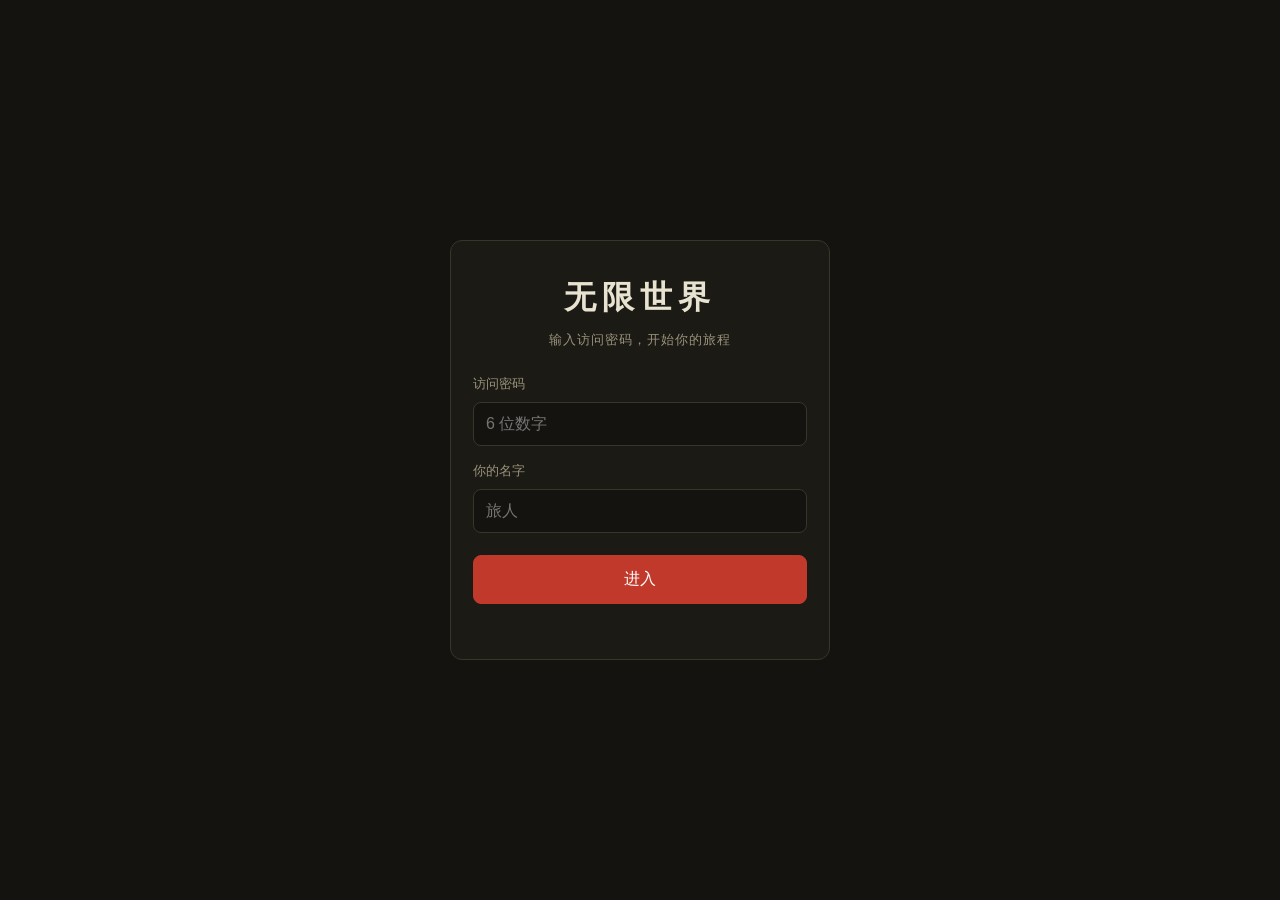
==== public/login.html @ 84a5c068 "Multiplayer 1/3: access password login for tunnel guests Co-Authored-By: Claude Opus 5.5 <noreply@an" ====
<!doctype html>
<html lang="zh-CN">
<head>
<meta charset="utf-8">
<meta name="viewport" content="width=device-width, initial-scale=1, viewport-fit=cover">
<title>无限世界 · 进入</title>
<style>
:root{
  --bg:#14130f; --bg-2:#1b1a14; --panel:#201e17; --ink:#e8e2d0;
  --muted:#9a927c; --line:#3a352a; --accent:#c0392b; --accent-2:#e0543f;
  --serif:"Songti SC","Noto Serif SC","Source Han Serif SC","STSong",serif;
  --sans:-apple-system,BlinkMacSystemFont,"PingFang SC","Microsoft YaHei",sans-serif;
}
*{box-sizing:border-box}
html,body{margin:0;padding:0;min-height:100%}
body{background:var(--bg);color:var(--ink);font-family:var(--serif);font-size:16px;line-height:1.75;
  -webkit-font-smoothing:antialiased;display:flex;align-items:center;justify-content:center;
  min-height:100vh;padding:20px}
.card{width:100%;max-width:380px;background:var(--bg-2);border:1px solid var(--line);
  border-radius:12px;padding:28px 22px}
h1{text-align:center;font-size:32px;letter-spacing:6px;margin:0 0 4px;font-weight:600;color:var(--ink)}
.sub{text-align:center;color:var(--muted);font-family:var(--sans);font-size:13px;margin:0 0 22px;letter-spacing:1px}
label{display:block;font-family:var(--sans);font-size:13px;color:var(--muted);margin:14px 0 6px}
input{width:100%;background:var(--bg);color:var(--ink);border:1px solid var(--line);
  border-radius:8px;padding:12px;font-family:var(--sans);font-size:16px;outline:none}
input:focus{border-color:var(--accent)}
button{width:100%;margin-top:22px;background:var(--accent);border:1px solid var(--accent);
  color:#fff;border-radius:8px;padding:13px;font-family:var(--sans);font-size:16px;cursor:pointer}
button:hover:not(:disabled){background:var(--accent-2);border-color:var(--accent-2)}
button:disabled{opacity:.5;cursor:not-allowed}
.error{color:var(--accent-2);font-family:var(--sans);font-size:13px;margin-top:12px;
  min-height:1.2em;text-align:center}
</style>
</head>
<body>
<div class="card">
  <h1>无限世界</h1>
  <p class="sub">输入访问密码，开始你的旅程</p>
  <form id="form" autocomplete="off">
    <label for="password">访问密码</label>
    <input id="password" type="password" inputmode="numeric" autocomplete="off" placeholder="6 位数字">
    <label for="name">你的名字</label>
    <input id="name" type="text" maxlength="12" autocomplete="off" placeholder="旅人">
    <button id="btn" type="submit">进入</button>
    <div id="error" class="error"></div>
  </form>
</div>
<script>
(function () {
  'use strict';
  var form = document.getElementById('form');
  var pwd = document.getElementById('password');
  var nameInput = document.getElementById('name');
  var btn = document.getElementById('btn');
  var err = document.getElementById('error');
  form.addEventListener('submit', async function (e) {
    e.preventDefault();
    err.textContent = '';
    btn.disabled = true;
    try {
      var res = await fetch('/api/login', {
        method: 'POST',
        headers: { 'Content-Type': 'application/json' },
        body: JSON.stringify({ password: pwd.value, name: nameInput.value }),
      });
      var text = await res.text();
      var data = null;
      try { data = JSON.parse(text); } catch (_) { data = {}; }
      if (res.ok && data.ok) {
        location.href = '/';
        return;
      }
      err.textContent = (data && data.error) || ('进入失败（' + res.status + '）');
    } catch (_) {
      err.textContent = '网络错误，请重试';
    } finally {
      btn.disabled = false;
    }
  });
})();
</script>
</body>
</html>
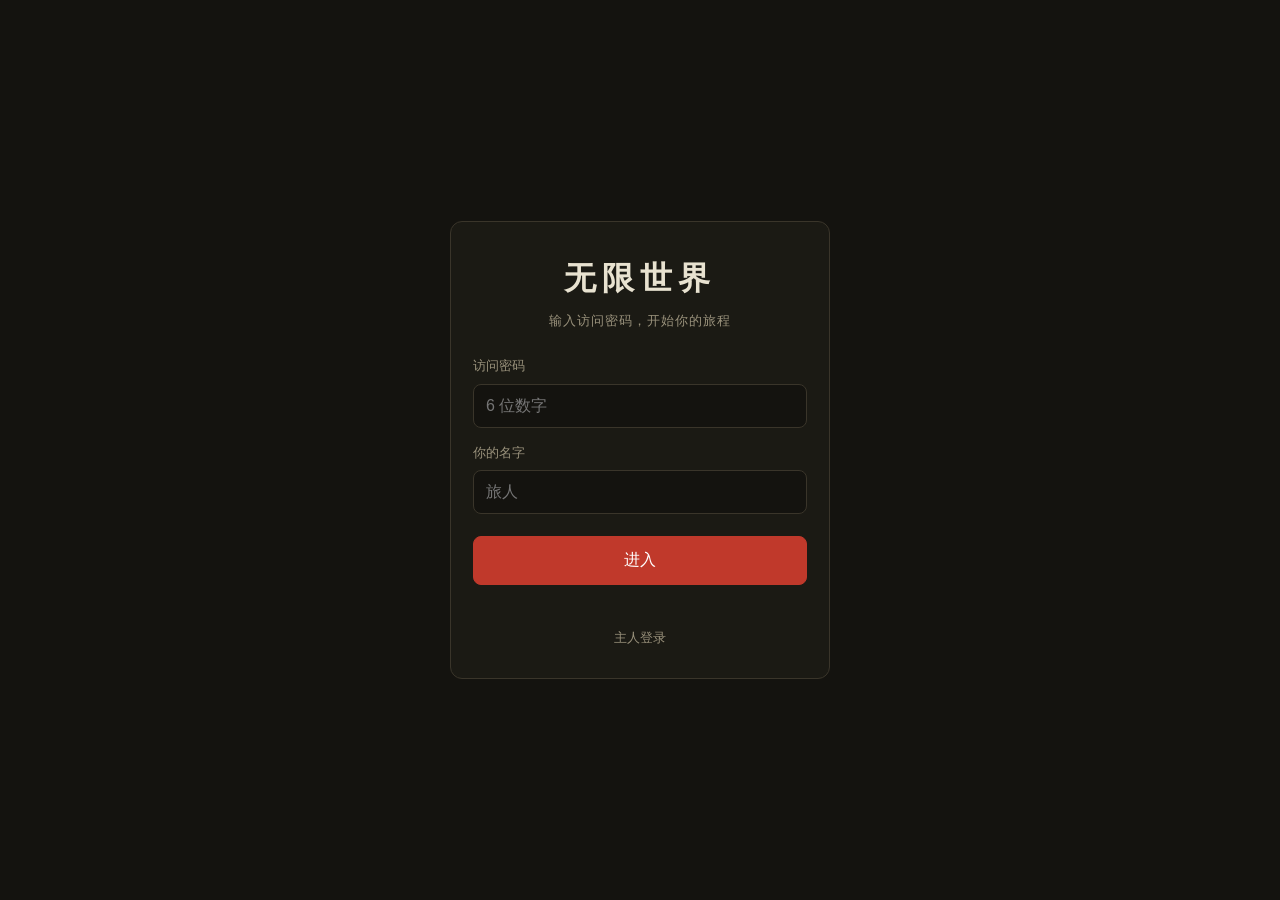
==== commit 829878f3: "Host login: separate host passcode for remote devices, reclaim a player's worlds Co-Authored-By: Cla" ====
--- a/public/login.html
+++ b/public/login.html
@@ -30,20 +30,26 @@
 button:disabled{opacity:.5;cursor:not-allowed}
 .error{color:var(--accent-2);font-family:var(--sans);font-size:13px;margin-top:12px;
   min-height:1.2em;text-align:center}
+.switch{display:block;text-align:center;margin-top:14px;font-family:var(--sans);
+  font-size:13px;color:var(--muted);text-decoration:none;cursor:pointer}
+.switch:hover{color:var(--accent-2)}
 </style>
 </head>
 <body>
 <div class="card">
   <h1>无限世界</h1>
-  <p class="sub">输入访问密码，开始你的旅程</p>
+  <p class="sub" id="sub">输入访问密码，开始你的旅程</p>
   <form id="form" autocomplete="off">
-    <label for="password">访问密码</label>
-    <input id="password" type="password" inputmode="numeric" autocomplete="off" placeholder="6 位数字">
-    <label for="name">你的名字</label>
-    <input id="name" type="text" maxlength="12" autocomplete="off" placeholder="旅人">
+    <label for="password" id="pwdLabel">访问密码</label>
+    <input id="password" type="password" inputmode="numeric" autocomplete="off" placeholder="6 位数字" style="font-size:16px">
+    <div id="nameWrap">
+      <label for="name">你的名字</label>
+      <input id="name" type="text" maxlength="12" autocomplete="off" placeholder="旅人">
+    </div>
     <button id="btn" type="submit">进入</button>
     <div id="error" class="error"></div>
   </form>
+  <a href="#" id="hostToggle" class="switch">主人登录</a>
 </div>
 <script>
 (function () {
@@ -51,17 +57,39 @@
   var form = document.getElementById('form');
   var pwd = document.getElementById('password');
   var nameInput = document.getElementById('name');
+  var nameWrap = document.getElementById('nameWrap');
+  var pwdLabel = document.getElementById('pwdLabel');
+  var sub = document.getElementById('sub');
+  var hostToggle = document.getElementById('hostToggle');
   var btn = document.getElementById('btn');
   var err = document.getElementById('error');
+  var hostMode = false;
+
+  hostToggle.addEventListener('click', function (e) {
+    e.preventDefault();
+    hostMode = !hostMode;
+    nameWrap.style.display = hostMode ? 'none' : '';
+    pwdLabel.textContent = hostMode ? '主人口令' : '访问密码';
+    pwd.placeholder = hostMode ? '主人口令' : '6 位数字';
+    pwd.setAttribute('inputmode', hostMode ? 'text' : 'numeric');
+    sub.textContent = hostMode ? '以主人身份登录' : '输入访问密码，开始你的旅程';
+    hostToggle.textContent = hostMode ? '返回来客登录' : '主人登录';
+    err.textContent = '';
+    pwd.value = '';
+  });
+
   form.addEventListener('submit', async function (e) {
     e.preventDefault();
     err.textContent = '';
     btn.disabled = true;
+    var payload = hostMode
+      ? { mode: 'host', password: pwd.value }
+      : { password: pwd.value, name: nameInput.value };
     try {
       var res = await fetch('/api/login', {
         method: 'POST',
         headers: { 'Content-Type': 'application/json' },
-        body: JSON.stringify({ password: pwd.value, name: nameInput.value }),
+        body: JSON.stringify(payload),
       });
       var text = await res.text();
       var data = null;
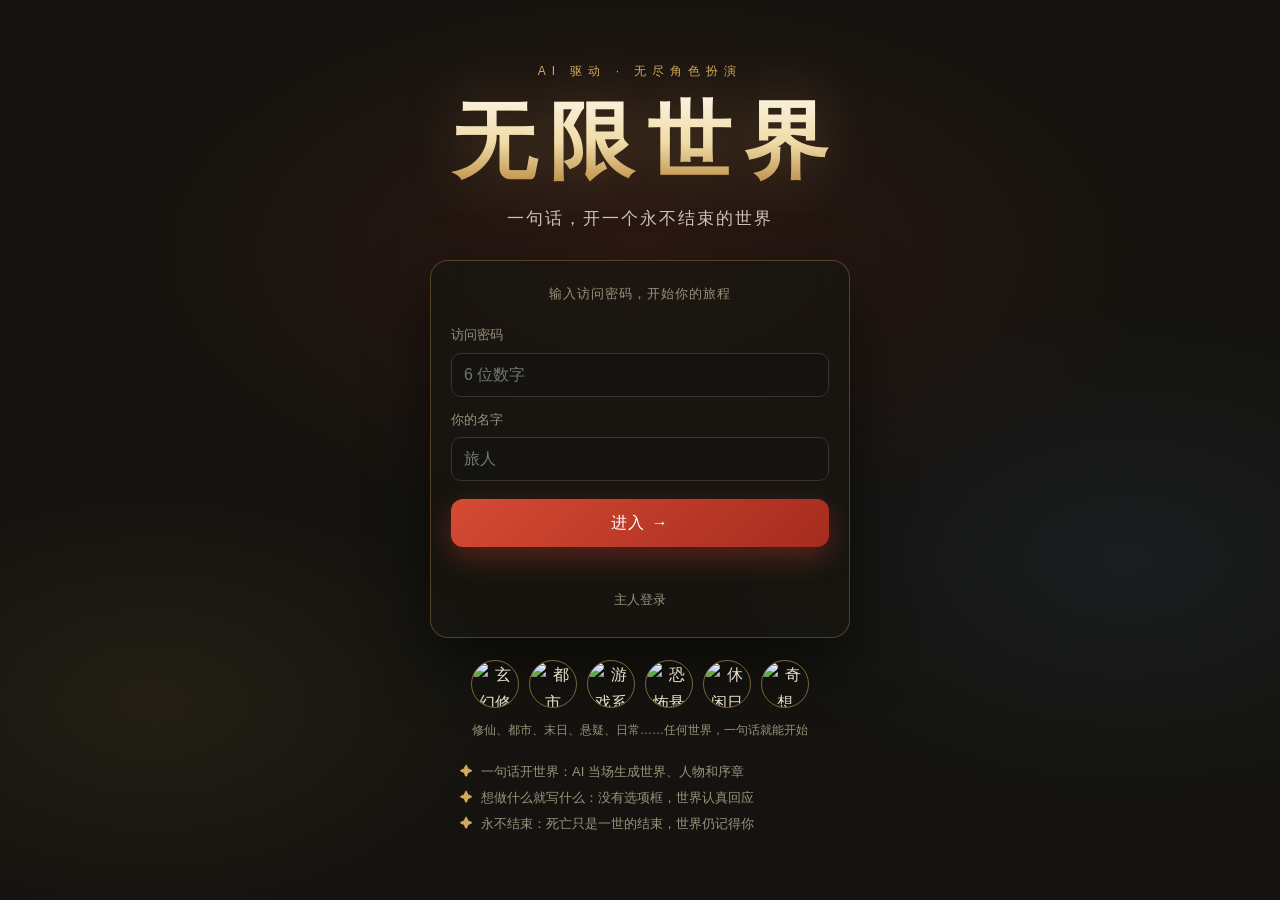
==== commit 587401a5: "feat: starfield login page matching the new home, guest access to its art only Co-Authored-By: Claud" ====
--- a/public/login.html
+++ b/public/login.html
@@ -6,51 +6,143 @@
 <title>无限世界 · 进入</title>
 <style>
 :root{
-  --bg:#14130f; --bg-2:#1b1a14; --panel:#201e17; --ink:#e8e2d0;
-  --muted:#9a927c; --line:#3a352a; --accent:#c0392b; --accent-2:#e0543f;
+  --bg:#14130f; --ink:#e8e2d0; --muted:#9a927c; --line:#3a352a;
+  --gold:#d4a95a; --gold-2:#f0dca8; --accent:#c0392b; --accent-2:#e0543f;
   --serif:"Songti SC","Noto Serif SC","Source Han Serif SC","STSong",serif;
   --sans:-apple-system,BlinkMacSystemFont,"PingFang SC","Microsoft YaHei",sans-serif;
 }
 *{box-sizing:border-box}
-html,body{margin:0;padding:0;min-height:100%}
+html,body{margin:0;padding:0;min-height:100%;overflow-x:hidden}
 body{background:var(--bg);color:var(--ink);font-family:var(--serif);font-size:16px;line-height:1.75;
-  -webkit-font-smoothing:antialiased;display:flex;align-items:center;justify-content:center;
-  min-height:100vh;padding:20px}
-.card{width:100%;max-width:380px;background:var(--bg-2);border:1px solid var(--line);
-  border-radius:12px;padding:28px 22px}
-h1{text-align:center;font-size:32px;letter-spacing:6px;margin:0 0 4px;font-weight:600;color:var(--ink)}
-.sub{text-align:center;color:var(--muted);font-family:var(--sans);font-size:13px;margin:0 0 22px;letter-spacing:1px}
-label{display:block;font-family:var(--sans);font-size:13px;color:var(--muted);margin:14px 0 6px}
-input{width:100%;background:var(--bg);color:var(--ink);border:1px solid var(--line);
-  border-radius:8px;padding:12px;font-family:var(--sans);font-size:16px;outline:none}
-input:focus{border-color:var(--accent)}
-button{width:100%;margin-top:22px;background:var(--accent);border:1px solid var(--accent);
-  color:#fff;border-radius:8px;padding:13px;font-family:var(--sans);font-size:16px;cursor:pointer}
-button:hover:not(:disabled){background:var(--accent-2);border-color:var(--accent-2)}
-button:disabled{opacity:.5;cursor:not-allowed}
+  -webkit-font-smoothing:antialiased;display:flex;min-height:100vh;min-height:100svh;padding:28px 16px}
+
+/* ---- 背景三层：星云图 + 星云径向渐变 + 动态星空 ---- */
+.home-backdrop{position:fixed;inset:0;z-index:0;pointer-events:none;background:var(--bg);overflow:hidden}
+.home-art{position:absolute;inset:0;
+  background:url(/assets/home/hero-worlds-v1.jpg) center 30%/cover no-repeat;
+  opacity:.5;
+  -webkit-mask-image:linear-gradient(to bottom,#000 0%,rgba(0,0,0,.7) 50%,transparent 92%);
+  mask-image:linear-gradient(to bottom,#000 0%,rgba(0,0,0,.7) 50%,transparent 92%)}
+.home-backdrop::after{content:'';position:absolute;inset:0;
+  background:radial-gradient(60% 45% at 50% 28%,rgba(192,57,43,.14),transparent 70%),
+             radial-gradient(40% 35% at 12% 78%,rgba(212,169,90,.08),transparent 70%),
+             radial-gradient(45% 40% at 88% 62%,rgba(80,110,170,.10),transparent 70%);
+  animation:nebula-breathe 14s ease-in-out infinite alternate}
+@keyframes nebula-breathe{from{opacity:.7}to{opacity:1}}
+#home-sky{position:absolute;inset:0;width:100%;height:100%;z-index:1}
+
+/* ---- 居中版面：最大宽 420px ---- */
+.wrap{position:relative;z-index:2;width:100%;max-width:420px;margin:auto;text-align:center}
+.kicker{font-family:var(--sans);font-size:12px;letter-spacing:.5em;color:var(--gold);margin:0 0 14px}
+.title{font-size:clamp(48px,14vw,84px);font-weight:700;letter-spacing:.16em;padding-left:.16em;
+  line-height:1.1;margin:0;
+  background:linear-gradient(180deg,#fbf3df 0%,#f0dca8 50%,#b8893f 100%);
+  -webkit-background-clip:text;background-clip:text;color:transparent;
+  filter:drop-shadow(0 0 28px rgba(212,169,90,.28))}
+.tagline{font-family:var(--serif);font-size:17px;color:rgba(232,226,208,.86);
+  letter-spacing:.12em;margin:16px 0 0}
+
+/* ---- 玻璃质感表单卡 ---- */
+.card{width:100%;margin:26px 0 0;
+  background:rgba(24,22,17,.74);
+  -webkit-backdrop-filter:blur(12px);backdrop-filter:blur(12px);
+  border:1px solid rgba(212,169,90,.3);border-radius:18px;
+  padding:22px 20px 16px;
+  box-shadow:0 24px 60px rgba(0,0,0,.5)}
+.sub{text-align:center;color:var(--muted);font-family:var(--sans);font-size:13px;margin:0 0 18px;letter-spacing:1px}
+label{display:block;font-family:var(--sans);font-size:13px;color:var(--muted);margin:0 0 6px;text-align:left}
+input{width:100%;background:#14130f;color:var(--ink);border:1px solid var(--line);
+  border-radius:10px;padding:12px;font-family:var(--sans);font-size:16px;outline:none;
+  -webkit-appearance:none}
+input:focus{border-color:var(--accent);box-shadow:0 0 0 4px rgba(192,57,43,.18)}
+#nameWrap{margin-top:12px}
+#btn{width:100%;height:48px;margin-top:18px;
+  background:linear-gradient(135deg,#d64a33,#a52c1f);border:0;
+  color:#fff;border-radius:12px;font-family:var(--sans);font-size:16px;letter-spacing:.1em;
+  cursor:pointer;box-shadow:0 10px 28px rgba(192,57,43,.4);transition:transform .15s,box-shadow .15s}
+#btn::after{content:' →'}
+#btn:hover:not(:disabled){transform:translateY(-1px);box-shadow:0 12px 32px rgba(192,57,43,.6)}
+#btn:disabled{opacity:.5;cursor:not-allowed}
 .error{color:var(--accent-2);font-family:var(--sans);font-size:13px;margin-top:12px;
   min-height:1.2em;text-align:center}
-.switch{display:block;text-align:center;margin-top:14px;font-family:var(--sans);
-  font-size:13px;color:var(--muted);text-decoration:none;cursor:pointer}
+.switch{display:flex;align-items:center;justify-content:center;min-height:40px;margin-top:6px;
+  font-family:var(--sans);font-size:13px;color:var(--muted);text-decoration:none;cursor:pointer}
 .switch:hover{color:var(--accent-2)}
+
+/* ---- 六个圆形题材缩略图 ---- */
+.doors{display:flex;flex-wrap:wrap;justify-content:center;gap:10px;
+  list-style:none;padding:0;margin:22px 0 0}
+.doors li{width:48px;height:48px;flex:0 0 auto;border-radius:50%;overflow:hidden;
+  border:1px solid rgba(212,169,90,.55)}
+.doors img{display:block;width:100%;height:100%;object-fit:cover}
+.doors-cap{font-family:var(--sans);font-size:12px;color:var(--muted);margin:12px 0 0}
+
+/* ---- 三行卖点 ---- */
+.features{list-style:none;padding:0;margin:20px auto 0;max-width:360px;text-align:left}
+.features li{font-family:var(--sans);font-size:13px;color:var(--muted);line-height:1.7;margin:0 0 4px}
+.features li::before{content:'✦';color:var(--gold);margin-right:8px}
+
+/* ---- 入场：标题 / 标语 / 卡片 / 缩略图依次淡入上移 ---- */
+@keyframes rise-in{from{opacity:0;transform:translateY(18px)}to{opacity:1;transform:none}}
+.kicker,.title,.tagline,.card,.doors,.doors-cap,.features{animation:rise-in .8s ease both}
+.kicker{animation-delay:.02s}
+.title{animation-delay:.1s}
+.tagline{animation-delay:.22s}
+.card{animation-delay:.34s}
+.doors{animation-delay:.46s}
+.doors-cap{animation-delay:.56s}
+.features{animation-delay:.64s}
+
+/* 减少动态效果：关闭所有动画与过渡，元素保持最终状态 */
+@media (prefers-reduced-motion:reduce){
+  *,*::before,*::after{animation:none!important;transition:none!important}
+}
 </style>
 </head>
 <body>
-<div class="card">
-  <h1>无限世界</h1>
-  <p class="sub" id="sub">输入访问密码，开始你的旅程</p>
-  <form id="form" autocomplete="off">
-    <label for="password" id="pwdLabel">访问密码</label>
-    <input id="password" type="password" inputmode="numeric" autocomplete="off" placeholder="6 位数字" style="font-size:16px">
-    <div id="nameWrap">
-      <label for="name">你的名字</label>
-      <input id="name" type="text" maxlength="12" autocomplete="off" placeholder="旅人">
-    </div>
-    <button id="btn" type="submit">进入</button>
-    <div id="error" class="error"></div>
-  </form>
-  <a href="#" id="hostToggle" class="switch">主人登录</a>
+<div class="home-backdrop">
+  <div class="home-art"></div>
+  <canvas id="home-sky"></canvas>
 </div>
+
+<div class="wrap">
+  <p class="kicker">AI 驱动 · 无尽角色扮演</p>
+  <h1 class="title">无限世界</h1>
+  <p class="tagline">一句话，开一个永不结束的世界</p>
+
+  <div class="card">
+    <p class="sub" id="sub">输入访问密码，开始你的旅程</p>
+    <form id="form" autocomplete="off">
+      <label for="password" id="pwdLabel">访问密码</label>
+      <input id="password" type="password" inputmode="numeric" autocomplete="off" placeholder="6 位数字" style="font-size:16px">
+      <div id="nameWrap">
+        <label for="name">你的名字</label>
+        <input id="name" type="text" maxlength="12" autocomplete="off" placeholder="旅人">
+      </div>
+      <button id="btn" type="submit">进入</button>
+      <div id="error" class="error"></div>
+    </form>
+    <a href="#" id="hostToggle" class="switch">主人登录</a>
+  </div>
+
+  <ul class="doors">
+    <li><img src="/assets/home/door-xuanhuan-v1.jpg" alt="玄幻修仙"></li>
+    <li><img src="/assets/home/door-urban-v1.jpg" alt="都市"></li>
+    <li><img src="/assets/home/door-game-v1.jpg" alt="游戏系统"></li>
+    <li><img src="/assets/home/door-horror-v1.jpg" alt="恐怖悬疑"></li>
+    <li><img src="/assets/home/door-cozy-v1.jpg" alt="休闲日常"></li>
+    <li><img src="/assets/home/door-general-v1.jpg" alt="奇想"></li>
+  </ul>
+  <p class="doors-cap">修仙、都市、末日、悬疑、日常……任何世界，一句话就能开始</p>
+
+  <ul class="features">
+    <li>一句话开世界：AI 当场生成世界、人物和序章</li>
+    <li>想做什么就写什么：没有选项框，世界认真回应</li>
+    <li>永不结束：死亡只是一世的结束，世界仍记得你</li>
+  </ul>
+</div>
+
+<script src="/js/sky.js"></script>
 <script>
 (function () {
   'use strict';
@@ -105,6 +197,8 @@
       btn.disabled = false;
     }
   });
+
+  if (window.Sky && window.Sky.start) Sky.start(document.getElementById('home-sky'));
 })();
 </script>
 </body>
